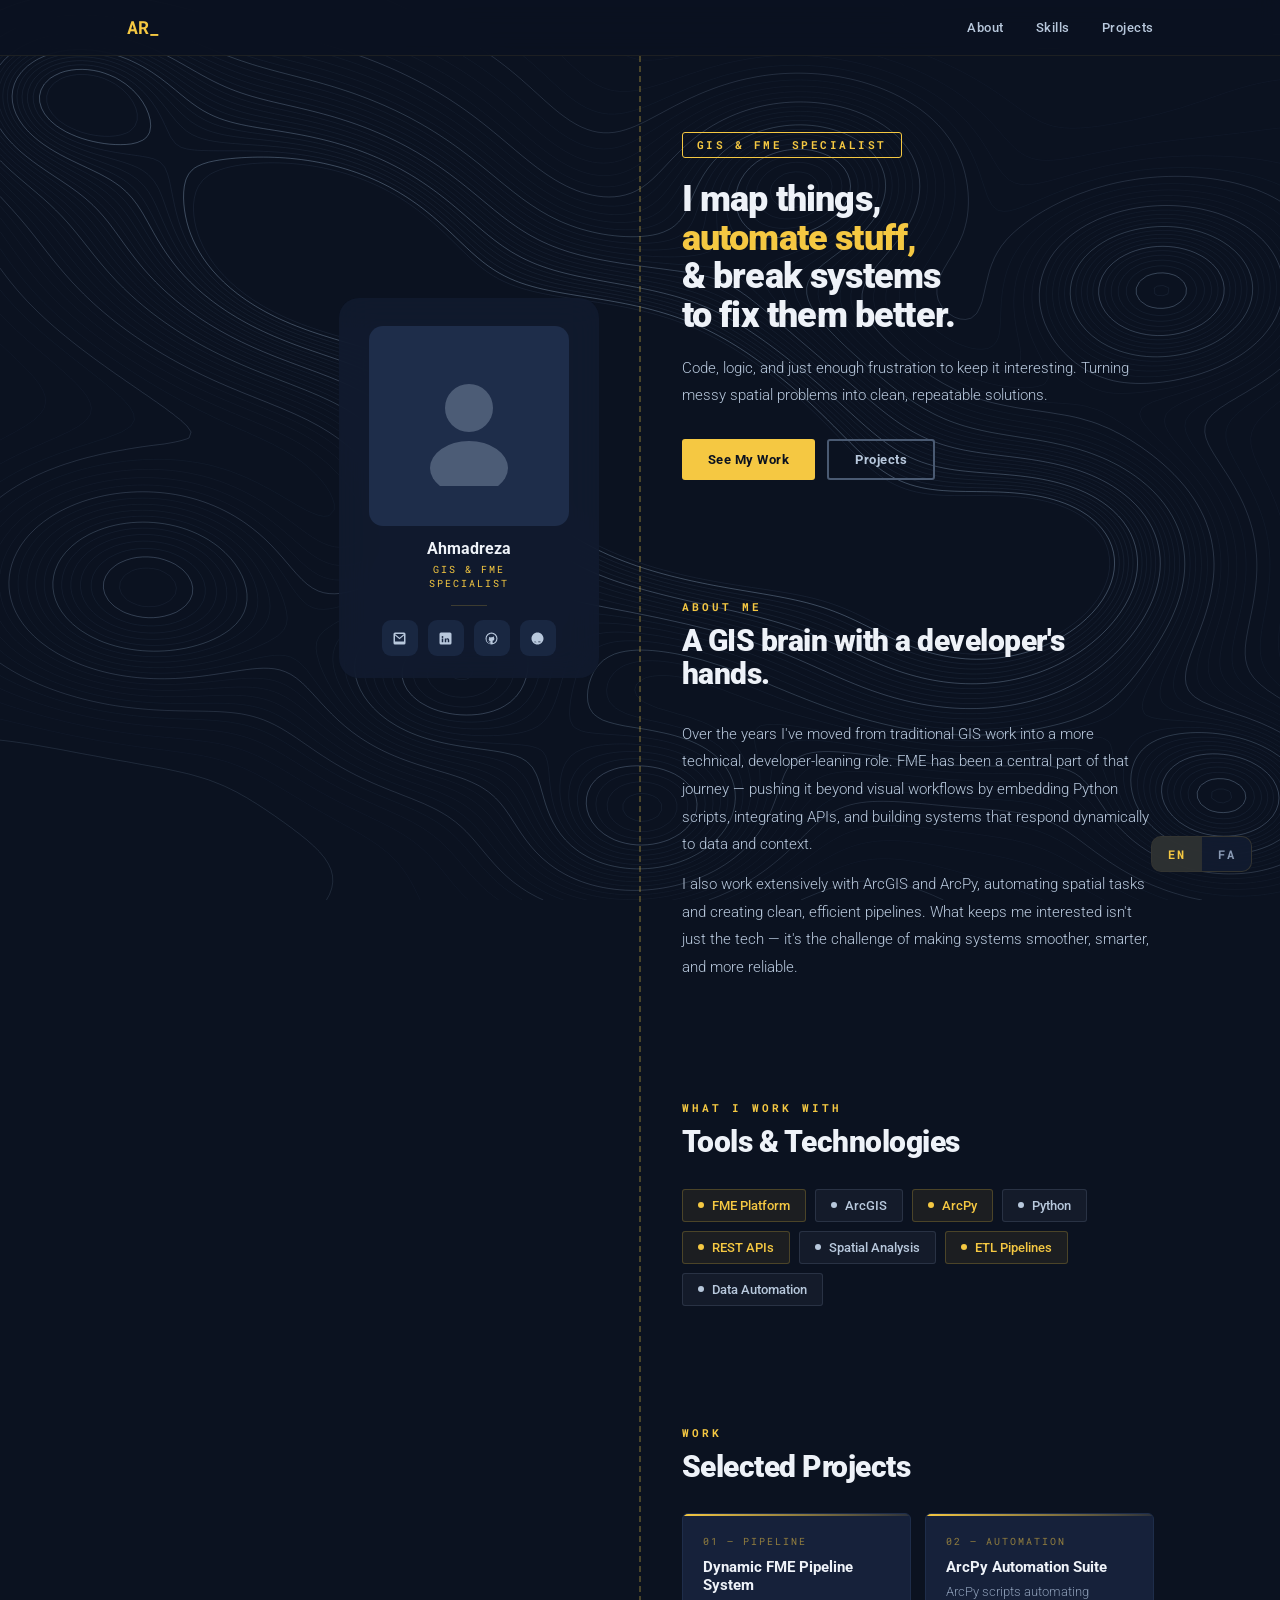
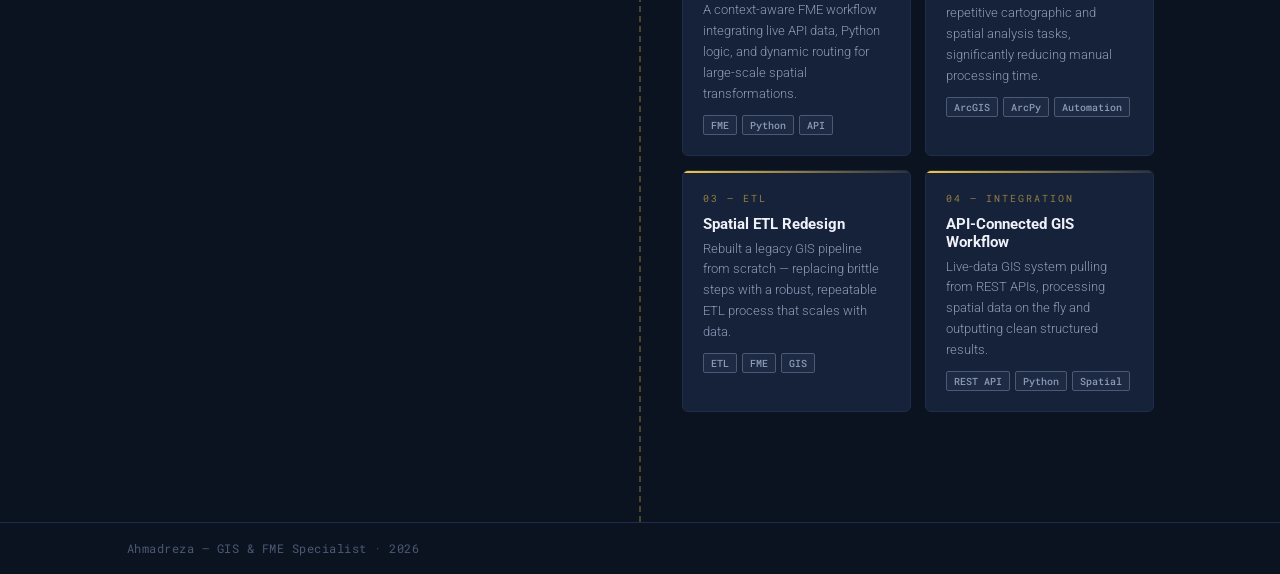
==== portfolio.html @ ccaafeb1 "change of the html" ====
<!DOCTYPE html>
<html lang="en">
<head>
<meta charset="UTF-8"/>
<meta name="viewport" content="width=device-width, initial-scale=1.0"/>
<title>Ahmadreza — GIS & FME Specialist</title>
<link href="https://fonts.googleapis.com/css2?family=Roboto:wght@300;400;500;700;900&family=Roboto+Mono:wght@400;500&display=swap" rel="stylesheet"/>
<link href="https://fonts.googleapis.com/css2?family=Vazirmatn:wght@300;400;500;700;900&display=swap" rel="stylesheet"/>
<style>
*{margin:0;padding:0;box-sizing:border-box;}
:root{
  --navy:#0B1220;
  --navy-card:#16213A;
  --navy-light:#1E2D4A;
  --yellow:#F5C842;
  --grey:#8A9BB5;
  --grey-light:#B8C8DC;
  --grey-dark:#4A5A72;
  --white:#EEF2F8;
  --ink:#D0DCF0;
  --max-col:560px; /* max width each content column */
}
html{scroll-behavior:smooth;}
body{font-family:'Roboto',sans-serif;background:var(--navy);color:var(--ink);overflow-x:hidden;}
body.rtl{direction:rtl;font-family:'Vazirmatn',sans-serif;}
body.rtl .nav-logo,body.rtl .section-label,body.rtl .hero-tag,body.rtl .proj-num,body.rtl .proj-tag,body.rtl footer{font-family:'Vazirmatn',sans-serif;}

#bgCanvas{position:fixed;top:0;left:0;width:100%;height:100%;z-index:0;pointer-events:none;}

/* ── NAV ── */
nav{
  position:fixed;top:0;width:100%;z-index:100;
  padding:16px 0;
  display:flex;justify-content:space-between;align-items:center;
  background:rgba(11,18,32,0.88);backdrop-filter:blur(12px);
  border-bottom:1px solid rgba(245,200,66,0.08);
}
/* nav inner aligns with content columns */
.nav-inner{
  width:100%;display:flex;align-items:center;justify-content:space-between;
  max-width:calc(var(--max-col)*2 + 3px);
  margin:0 auto;
  padding:0 48px;
}
.nav-logo{font-weight:900;font-size:1.1rem;color:var(--yellow);font-family:'Roboto Mono',monospace;}
.nav-links{display:flex;gap:32px;}
.nav-links a{text-decoration:none;color:var(--grey-light);font-weight:500;font-size:0.83rem;letter-spacing:0.5px;transition:color 0.2s;}
.nav-links a:hover{color:var(--yellow);}

/* ── LANG TOGGLE ── */
.lang-toggle{
  position:fixed;bottom:28px;right:28px;z-index:200;
  display:flex;align-items:center;
  background:rgba(18,28,48,0.92);backdrop-filter:blur(14px);
  border-radius:10px;overflow:hidden;
  border:1px solid rgba(245,200,66,0.15);
}
.lang-btn{padding:9px 16px;font-size:0.75rem;font-weight:700;font-family:'Roboto Mono',monospace;letter-spacing:1.5px;cursor:pointer;border:none;background:transparent;color:var(--grey);transition:color 0.2s,background 0.2s;}
.lang-btn.active{background:rgba(245,200,66,0.12);color:var(--yellow);}
.lang-btn:hover:not(.active){color:var(--grey-light);}
.lang-sep{width:1px;background:rgba(245,200,66,0.12);align-self:stretch;}

/* ── OUTER WRAPPER: centres content, spine in middle ── */
.layout-outer{
  display:flex;
  justify-content:center;
  min-height:100vh;
  padding-top:56px;
  position:relative;z-index:1;
}

/* ── TWO COLUMNS + SPINE ── */
.layout{
  display:grid;
  grid-template-columns:minmax(0,var(--max-col)) 3px minmax(0,var(--max-col));
  width:100%;
  max-width:calc(var(--max-col)*2 + 3px);
}

/* ── SPINE ── */
.spine{
  position:relative;
  display:flex;flex-direction:column;align-items:center;
}
.spine-line{
  position:absolute;
  top:0;bottom:0;
  left:50%;transform:translateX(-50%);
  width:0;
  border-left:2px dashed rgba(245,200,66,0.28);
}

/* ── LEFT PANEL ── */
.left-panel{
  display:flex;flex-direction:column;
  align-items:flex-end; /* hug the spine */
  padding:80px 40px 60px 48px;
  position:sticky;top:56px;
  height:calc(100vh - 56px);
  align-self:start;
  justify-content:center;
}
body.rtl .left-panel{align-items:flex-start;padding:80px 48px 60px 40px;}

.profile-card{
  display:flex;flex-direction:column;align-items:center;
  background:rgba(18,28,48,0.82);
  backdrop-filter:blur(16px);
  border:none;border-radius:20px;
  padding:28px 24px 22px;
  width:100%;max-width:260px;
}
.profile-photo{
  width:200px;height:200px;border-radius:14px;
  background:var(--navy-light);
  overflow:hidden;display:flex;align-items:center;justify-content:center;
}
.profile-photo svg{width:120px;height:120px;opacity:0.3;}
.profile-name{margin-top:14px;font-size:0.97rem;font-weight:700;color:var(--white);text-align:center;}
.profile-name-fa{font-size:0.82rem;color:var(--grey);text-align:center;margin-top:3px;display:none;}
body.rtl .profile-name-fa{display:block;}
body.rtl .profile-name{display:none;}
.profile-role{margin-top:5px;font-size:0.6rem;color:var(--yellow);text-align:center;letter-spacing:2px;text-transform:uppercase;font-family:'Roboto Mono',monospace;line-height:1.5;}
body.rtl .profile-role{font-family:'Vazirmatn',sans-serif;letter-spacing:0.5px;}
.profile-divider{width:36px;height:1px;background:rgba(245,200,66,0.2);margin:14px 0;}
.profile-socials{display:flex;flex-direction:row;gap:10px;justify-content:center;}
.soc-btn{width:36px;height:36px;border-radius:9px;background:rgba(30,45,74,0.7);border:none;display:flex;align-items:center;justify-content:center;cursor:pointer;text-decoration:none;transition:background 0.2s;}
.soc-btn:hover{background:rgba(245,200,66,0.13);}
.soc-btn svg{width:15px;height:15px;fill:var(--grey-light);}
.soc-btn:hover svg{fill:var(--yellow);}

/* ── RIGHT PANEL ── */
.right-panel{
  padding:60px 48px 60px 40px;
  display:flex;flex-direction:column;
}
body.rtl .right-panel{padding:60px 40px 60px 48px;}

/* ── SECTION BLOCKS ── */
.section-block{position:relative;padding:70px 0 50px;}
.section-block:first-child{padding-top:16px;}

/* ── SPINE DOTS — injected by JS directly into spine column ── */
.spine-marker{
  position:absolute;
  left:50%;
  transform:translateX(-50%);
  border-radius:50%;
  z-index:10;
  pointer-events:none;
}
.spine-marker.lg{
  width:12px;height:12px;
  background:var(--yellow);
  box-shadow:0 0 0 3px rgba(245,200,66,0.15);
  margin-left:-6px; /* cancel the 50% so left:50% truly centres */
}
.spine-marker.sm{
  width:7px;height:7px;
  border:1.5px solid rgba(245,200,66,0.4);
  margin-left:-3.5px;
}

/* ── LABELS / TITLES ── */
.section-label{font-size:0.68rem;font-weight:700;letter-spacing:3px;text-transform:uppercase;color:var(--yellow);margin-bottom:10px;font-family:'Roboto Mono',monospace;}
body.rtl .section-label{font-family:'Vazirmatn',sans-serif;letter-spacing:0.5px;}
.section-title{font-size:1.9rem;font-weight:900;color:var(--white);letter-spacing:-0.5px;line-height:1.1;margin-bottom:30px;}
body.rtl .section-title{letter-spacing:0;}

/* ── HERO ── */
.hero-tag{display:inline-block;border:1.5px solid var(--yellow);color:var(--yellow);font-size:0.68rem;font-weight:700;letter-spacing:2.5px;text-transform:uppercase;padding:5px 14px;border-radius:3px;margin-bottom:22px;font-family:'Roboto Mono',monospace;}
body.rtl .hero-tag{font-family:'Vazirmatn',sans-serif;letter-spacing:0.5px;}
.hero-title{font-size:clamp(1.8rem,2.8vw,3rem);font-weight:900;line-height:1.08;color:var(--white);letter-spacing:-0.8px;}
body.rtl .hero-title{letter-spacing:0;}
.hero-title span{color:var(--yellow);}
.hero-sub{margin-top:20px;font-size:0.91rem;line-height:1.85;color:var(--grey-light);font-weight:300;}
.hero-cta{margin-top:30px;display:flex;gap:12px;flex-wrap:wrap;}
.btn{padding:11px 26px;border-radius:3px;font-family:'Roboto',sans-serif;font-weight:700;font-size:0.83rem;cursor:pointer;border:none;transition:transform 0.2s,box-shadow 0.2s;letter-spacing:0.5px;}
body.rtl .btn{font-family:'Vazirmatn',sans-serif;}
.btn:hover{transform:translateY(-3px);box-shadow:0 8px 24px rgba(0,0,0,0.3);}
.btn-primary{background:var(--yellow);color:var(--navy);}
.btn-outline{background:transparent;border:2px solid var(--grey-dark);color:var(--grey-light);}
.btn-outline:hover{border-color:var(--yellow);color:var(--yellow);}

/* ── ABOUT ── */
.about-text{font-size:0.91rem;line-height:1.9;color:var(--grey-light);font-weight:300;}
.about-text+.about-text{margin-top:12px;}

/* ── SKILLS ── */
.skills-grid{display:flex;flex-wrap:wrap;gap:9px;}
.skill-badge{display:flex;align-items:center;gap:8px;padding:8px 15px;border-radius:3px;font-weight:500;font-size:0.8rem;border:1px solid;transition:transform 0.2s;cursor:default;}
.skill-badge:hover{transform:translateY(-2px);}
.sk1{background:rgba(245,200,66,0.07);border-color:rgba(245,200,66,0.22);color:var(--yellow);}
.sk2{background:rgba(138,155,181,0.07);border-color:rgba(138,155,181,0.18);color:var(--grey-light);}
.bd{width:6px;height:6px;border-radius:50%;flex-shrink:0;}

/* ── PROJECTS ── */
.projects-grid{display:grid;grid-template-columns:1fr 1fr;gap:14px;}
.project-card{background:var(--navy-card);border:1px solid var(--navy-light);border-radius:6px;padding:20px;position:relative;overflow:hidden;transition:transform 0.22s,box-shadow 0.22s,border-color 0.22s;cursor:pointer;}
.project-card::before{content:'';position:absolute;top:0;left:0;right:0;height:2px;background:linear-gradient(90deg,var(--yellow),rgba(245,200,66,0.1));}
.project-card:hover{transform:translateY(-4px);box-shadow:0 14px 36px rgba(0,0,0,0.3);border-color:rgba(245,200,66,0.18);}
.proj-num{font-family:'Roboto Mono',monospace;font-size:0.63rem;color:var(--yellow);opacity:0.55;margin-bottom:10px;letter-spacing:2px;}
body.rtl .proj-num{font-family:'Vazirmatn',sans-serif;letter-spacing:0;}
.proj-title{font-size:0.91rem;font-weight:700;color:var(--white);margin-bottom:6px;}
.proj-desc{font-size:0.79rem;color:var(--grey);line-height:1.65;font-weight:300;}
.proj-tags{display:flex;flex-wrap:wrap;gap:5px;margin-top:10px;}
.proj-tag{background:rgba(138,155,181,0.07);border:1px solid var(--grey-dark);padding:2px 7px;border-radius:2px;font-size:0.65rem;font-weight:500;color:var(--grey);font-family:'Roboto Mono',monospace;}
body.rtl .proj-tag{font-family:'Vazirmatn',sans-serif;}

/* ── FOOTER ── */
.footer-outer{position:relative;z-index:1;border-top:1px solid var(--navy-light);}
.footer-inner{max-width:calc(var(--max-col)*2 + 3px);margin:0 auto;padding:18px 48px;}
footer{font-size:0.72rem;color:var(--grey-dark);font-family:'Roboto Mono',monospace;letter-spacing:0.5px;}
body.rtl footer{font-family:'Vazirmatn',sans-serif;letter-spacing:0;}

@media(max-width:860px){
  .layout{grid-template-columns:1fr;}
  .spine{display:none;}
  .left-panel{position:relative;top:auto;height:auto;padding:40px 24px 20px;align-items:center;}
  .right-panel{padding:20px 24px 40px;}
  .sec-dot,.sec-dot-sm{display:none;}
  .nav-inner{padding:0 20px;}
  .footer-inner{padding:18px 24px;}
}
</style>
</head>
<body>

<canvas id="bgCanvas"></canvas>

<div class="lang-toggle">
  <button class="lang-btn active" id="btn-en" onclick="setLang('en')">EN</button>
  <div class="lang-sep"></div>
  <button class="lang-btn" id="btn-fa" onclick="setLang('fa')">FA</button>
</div>

<nav>
  <div class="nav-inner">
    <div class="nav-logo">AR_</div>
    <div class="nav-links">
      <a href="#about" id="nav-about">About</a>
      <a href="#skills" id="nav-skills">Skills</a>
      <a href="#projects" id="nav-projects">Projects</a>
    </div>
  </div>
</nav>

<div class="layout-outer">
  <div class="layout">

    <!-- LEFT -->
    <div class="left-panel">
      <div class="profile-card">
        <div class="profile-photo">
          <svg viewBox="0 0 80 80" fill="none"><circle cx="40" cy="28" r="16" fill="#B8C8DC"/><ellipse cx="40" cy="68" rx="26" ry="18" fill="#B8C8DC"/></svg>
        </div>
        <!-- EN name -->
        <div class="profile-name">Ahmadreza</div>
        <!-- FA name placeholder — shown in Persian mode -->
        <div class="profile-name-fa" id="profile-name-fa">احمدرضا</div>
        <div class="profile-role" id="profile-role">GIS & FME<br/>Specialist</div>
        <div class="profile-divider"></div>
        <div class="profile-socials">
          <a href="mailto:ahmadreza@email.com" class="soc-btn" title="Email">
            <svg viewBox="0 0 20 20"><path d="M2 4a2 2 0 012-2h12a2 2 0 012 2v12a2 2 0 01-2 2H4a2 2 0 01-2-2V4zm2 0l6 5 6-5H4zm0 2v8h12V6l-6 5-6-5z"/></svg>
          </a>
          <a href="#" class="soc-btn" title="LinkedIn">
            <svg viewBox="0 0 20 20"><path d="M16 2H4a2 2 0 00-2 2v12a2 2 0 002 2h12a2 2 0 002-2V4a2 2 0 00-2-2zM7 15H5v-5h2v5zm-1-5.8a1.2 1.2 0 110-2.4 1.2 1.2 0 010 2.4zm9 5.8h-2v-2.6c0-.8-.3-1.4-1-1.4-.6 0-.9.4-1 .8v3.2H9V10h2v.8c.3-.5.9-1 1.8-1 1.3 0 2.2.9 2.2 2.7V15z"/></svg>
          </a>
          <a href="#" class="soc-btn" title="GitHub">
            <svg viewBox="0 0 20 20"><path d="M10 2a8 8 0 100 16A8 8 0 0010 2zm0 1.5c3.59 0 6.5 2.91 6.5 6.5 0 2.89-1.88 5.35-4.49 6.22-.32-.06-.44-.22-.44-.44v-1.58c0-.54-.18-.89-.38-1.07 1.27-.14 2.6-.62 2.6-2.8 0-.62-.22-1.13-.59-1.52.06-.15.26-.72-.06-1.5 0 0-.48-.15-1.58.59A5.46 5.46 0 0010 8.4c-.49 0-.98.07-1.44.2-1.1-.74-1.58-.59-1.58-.59-.32.78-.12 1.35-.06 1.5-.37.39-.59.9-.59 1.52 0 2.17 1.32 2.66 2.58 2.81-.16.14-.31.39-.37.76-.33.15-1.18.41-1.7-.49 0 0-.31-.56-.9-.6 0 0-.57-.01-.04.36 0 0 .38.18.65.85 0 0 .34 1.04 1.98.69v1.05c0 .22-.12.38-.43.44A6.502 6.502 0 013.5 10c0-3.59 2.91-6.5 6.5-6.5z"/></svg>
          </a>
          <a href="#" class="soc-btn" title="ResearchGate">
            <svg viewBox="0 0 20 20"><path d="M10 2C5.58 2 2 5.58 2 10s3.58 8 8 8 8-3.58 8-8-3.58-8-8-8zm1 13v-1.06c2.26-.44 4-2.43 4-4.94 0-2.76-2.24-5-5-5S5 7.24 5 10c0 2.51 1.74 4.5 4 4.94V15H6v-1h3V9.5H7V8l3-1 3 1v1.5h-2V14h3v1h-3z"/></svg>
          </a>
        </div>
      </div>
    </div>

    <!-- SPINE -->
    <div class="spine"><div class="spine-line"></div></div>

    <!-- RIGHT -->
    <div class="right-panel">

      <div class="section-block" id="hero">
        <div class="hero-tag" id="hero-tag">GIS & FME Specialist</div>
        <h1 class="hero-title" id="hero-title">I map things,<br/><span>automate stuff,</span><br/>& break systems<br/>to fix them better.</h1>
        <p class="hero-sub" id="hero-sub">Code, logic, and just enough frustration to keep it interesting. Turning messy spatial problems into clean, repeatable solutions.</p>
        <div class="hero-cta">
          <button class="btn btn-primary" id="hero-cta1" onclick="document.getElementById('about').scrollIntoView({behavior:'smooth'})">See My Work</button>
          <button class="btn btn-outline" id="hero-cta2" onclick="document.getElementById('projects').scrollIntoView({behavior:'smooth'})">Projects</button>
        </div>
      </div>

      <div class="section-block" id="about">
        <div class="section-label" id="about-label">About Me</div>
        <div class="section-title" id="about-title">A GIS brain with a developer's hands.</div>
        <p class="about-text" id="about-p1">Over the years I've moved from traditional GIS work into a more technical, developer-leaning role. FME has been a central part of that journey — pushing it beyond visual workflows by embedding Python scripts, integrating APIs, and building systems that respond dynamically to data and context.</p>
        <p class="about-text" id="about-p2">I also work extensively with ArcGIS and ArcPy, automating spatial tasks and creating clean, efficient pipelines. What keeps me interested isn't just the tech — it's the challenge of making systems smoother, smarter, and more reliable.</p>
      </div>

      <div class="section-block" id="skills">
        <div class="section-label" id="skills-label">What I Work With</div>
        <div class="section-title" id="skills-title">Tools & Technologies</div>
        <div class="skills-grid">
          <div class="skill-badge sk1"><span class="bd" style="background:var(--yellow)"></span>FME Platform</div>
          <div class="skill-badge sk2"><span class="bd" style="background:var(--grey-light)"></span>ArcGIS</div>
          <div class="skill-badge sk1"><span class="bd" style="background:var(--yellow)"></span>ArcPy</div>
          <div class="skill-badge sk2"><span class="bd" style="background:var(--grey-light)"></span>Python</div>
          <div class="skill-badge sk1"><span class="bd" style="background:var(--yellow)"></span>REST APIs</div>
          <div class="skill-badge sk2"><span class="bd" style="background:var(--grey-light)"></span>Spatial Analysis</div>
          <div class="skill-badge sk1"><span class="bd" style="background:var(--yellow)"></span>ETL Pipelines</div>
          <div class="skill-badge sk2"><span class="bd" style="background:var(--grey-light)"></span>Data Automation</div>
        </div>
      </div>

      <div class="section-block" id="projects">
        <div class="section-label" id="proj-label">Work</div>
        <div class="section-title" id="proj-title">Selected Projects</div>
        <div class="projects-grid">
          <div class="project-card">
            <div class="proj-num" id="p1-num">01 — PIPELINE</div>
            <div class="proj-title" id="p1-title">Dynamic FME Pipeline System</div>
            <p class="proj-desc" id="p1-desc">A context-aware FME workflow integrating live API data, Python logic, and dynamic routing for large-scale spatial transformations.</p>
            <div class="proj-tags"><span class="proj-tag">FME</span><span class="proj-tag">Python</span><span class="proj-tag">API</span></div>
          </div>
          <div class="project-card">
            <div class="proj-num" id="p2-num">02 — AUTOMATION</div>
            <div class="proj-title" id="p2-title">ArcPy Automation Suite</div>
            <p class="proj-desc" id="p2-desc">ArcPy scripts automating repetitive cartographic and spatial analysis tasks, significantly reducing manual processing time.</p>
            <div class="proj-tags"><span class="proj-tag">ArcGIS</span><span class="proj-tag">ArcPy</span><span class="proj-tag">Automation</span></div>
          </div>
          <div class="project-card">
            <div class="proj-num" id="p3-num">03 — ETL</div>
            <div class="proj-title" id="p3-title">Spatial ETL Redesign</div>
            <p class="proj-desc" id="p3-desc">Rebuilt a legacy GIS pipeline from scratch — replacing brittle steps with a robust, repeatable ETL process that scales with data.</p>
            <div class="proj-tags"><span class="proj-tag">ETL</span><span class="proj-tag">FME</span><span class="proj-tag">GIS</span></div>
          </div>
          <div class="project-card">
            <div class="proj-num" id="p4-num">04 — INTEGRATION</div>
            <div class="proj-title" id="p4-title">API-Connected GIS Workflow</div>
            <p class="proj-desc" id="p4-desc">Live-data GIS system pulling from REST APIs, processing spatial data on the fly and outputting clean structured results.</p>
            <div class="proj-tags"><span class="proj-tag">REST API</span><span class="proj-tag">Python</span><span class="proj-tag">Spatial</span></div>
          </div>
        </div>
        <div class="sec-dot-sm"></div>
      </div>

    </div>
  </div>
</div>

<div class="footer-outer">
  <div class="footer-inner">
    <footer id="footer-text">Ahmadreza — GIS & FME Specialist · 2026</footer>
  </div>
</div>

<script>
// ── STATIC TOPO BACKGROUND ──
const canvas = document.getElementById('bgCanvas');
const ctx = canvas.getContext('2d');
let W, H, contourLevels = [];

function noise(x, y){
  return (Math.sin(x*1.1+2.3)*Math.cos(y*0.9+1.7)
        + Math.sin(x*0.4+5.1)*Math.cos(y*0.5+3.9)*0.6
        + Math.sin(x*2.3+0.7)*Math.cos(y*1.8+4.2)*0.3
        + Math.sin(x*0.15+8.1)*Math.cos(y*0.2+6.3)*0.8)/2.7;
}

function elevation(nx, ny){
  const peaks=[
    {x:0.50,y:0.48,s:0.18},{x:0.44,y:0.42,s:0.13},{x:0.57,y:0.55,s:0.14},
    {x:0.18,y:0.22,s:0.16},{x:0.28,y:0.30,s:0.12},{x:0.75,y:0.70,s:0.15},
    {x:0.82,y:0.60,s:0.11},{x:0.62,y:0.20,s:0.10},{x:0.12,y:0.65,s:0.12},
    {x:0.90,y:0.32,s:0.09},{x:0.35,y:0.75,s:0.11},{x:0.50,y:0.90,s:0.10},
    {x:0.05,y:0.10,s:0.09},{x:0.95,y:0.88,s:0.08}
  ];
  let h = 0;
  peaks.forEach(p => {
    const dx = nx-p.x, dy = ny-p.y;
    h += Math.exp(-(dx*dx+dy*dy)/(p.s*p.s));
  });
  h += noise(nx*8,ny*8)*0.22 + noise(nx*3.5+1.1,ny*3.5+2.3)*0.14;
  return h;
}

function buildContours(){
  contourLevels = [];
  const BASE_W = 1400, BASE_H = 900, gs = 6;
  const cols = Math.ceil(BASE_W/gs)+1, rows = Math.ceil(BASE_H/gs)+1;
  const grid = [];
  for(let r=0;r<rows;r++){
    grid[r]=[];
    for(let c=0;c<cols;c++) grid[r][c]=elevation(c/cols, r/rows);
  }
  const numLevels=32, minE=0.02, maxE=1.35;
  for(let li=0;li<numLevels;li++){
    const thresh=minE+(li/(numLevels-1))*(maxE-minE);
    const segs=[];
    for(let r=0;r<rows-1;r++){
      for(let c=0;c<cols-1;c++){
        const v=[grid[r][c],grid[r][c+1],grid[r+1][c+1],grid[r+1][c]];
        const px=[c*gs,(c+1)*gs,(c+1)*gs,c*gs];
        const py=[r*gs,r*gs,(r+1)*gs,(r+1)*gs];
        const ipts=[];
        [[0,1],[1,2],[2,3],[3,0]].forEach(([a,b])=>{
          if((v[a]<thresh)!==(v[b]<thresh)){
            const f=(thresh-v[a])/(v[b]-v[a]);
            ipts.push([px[a]+f*(px[b]-px[a]), py[a]+f*(py[b]-py[a])]);
          }
        });
        if(ipts.length===2) segs.push(ipts);
      }
    }
    const t=li/numLevels, alpha=0.055+t*0.085, isIndex=(li%5===0);
    contourLevels.push({segs, alpha:isIndex?alpha*2.2:alpha, isIndex, baseW:BASE_W, baseH:BASE_H});
  }
}

// Draw once — completely static, no scroll shift
function drawContours(){
  contourLevels.forEach(cl => {
    const sx=W/cl.baseW, sy=H/cl.baseH;
    ctx.beginPath();
    cl.segs.forEach(s=>{
      ctx.moveTo(s[0][0]*sx, s[0][1]*sy);
      ctx.lineTo(s[1][0]*sx, s[1][1]*sy);
    });
    ctx.strokeStyle = cl.isIndex
      ? `rgba(180,210,240,${cl.alpha})`
      : `rgba(140,175,215,${cl.alpha})`;
    ctx.lineWidth = cl.isIndex ? 1.0 : 0.65;
    ctx.stroke();
  });
}

let dirty = true;
function resize(){
  W = canvas.width = window.innerWidth;
  H = canvas.height = window.innerHeight;
  dirty = true;
}
window.addEventListener('resize', resize);

function frame(){
  if(dirty){ ctx.clearRect(0,0,W,H); drawContours(); dirty=false; }
  requestAnimationFrame(frame);
}
resize();
buildContours();
requestAnimationFrame(frame);

// ── LANGUAGE SWITCHER ──
const content = {
  en:{
    navAbout:'About',navSkills:'Skills',navProjects:'Projects',
    heroTag:'GIS & FME Specialist',
    heroTitle:'I map things,<br/><span>automate stuff,</span><br/>& break systems<br/>to fix them better.',
    heroSub:'Code, logic, and just enough frustration to keep it interesting. Turning messy spatial problems into clean, repeatable solutions.',
    heroCta1:'See My Work',heroCta2:'Projects',
    aboutLabel:'About Me',aboutTitle:'A GIS brain with a developer\'s hands.',
    aboutP1:'Over the years I\'ve moved from traditional GIS work into a more technical, developer-leaning role. FME has been a central part of that journey — pushing it beyond visual workflows by embedding Python scripts, integrating APIs, and building systems that respond dynamically to data and context.',
    aboutP2:'I also work extensively with ArcGIS and ArcPy, automating spatial tasks and creating clean, efficient pipelines. What keeps me interested isn\'t just the tech — it\'s the challenge of making systems smoother, smarter, and more reliable.',
    skillsLabel:'What I Work With',skillsTitle:'Tools & Technologies',
    projLabel:'Work',projTitle:'Selected Projects',
    p1num:'01 — PIPELINE',p1title:'Dynamic FME Pipeline System',p1desc:'A context-aware FME workflow integrating live API data, Python logic, and dynamic routing for large-scale spatial transformations.',
    p2num:'02 — AUTOMATION',p2title:'ArcPy Automation Suite',p2desc:'ArcPy scripts automating repetitive cartographic and spatial analysis tasks, significantly reducing manual processing time.',
    p3num:'03 — ETL',p3title:'Spatial ETL Redesign',p3desc:'Rebuilt a legacy GIS pipeline from scratch — replacing brittle steps with a robust, repeatable ETL process that scales with data.',
    p4num:'04 — INTEGRATION',p4title:'API-Connected GIS Workflow',p4desc:'Live-data GIS system pulling from REST APIs, processing spatial data on the fly and outputting clean structured results.',
    footerText:'Ahmadreza — GIS & FME Specialist · 2026',
    profileRole:'GIS & FME<br/>Specialist',
  },
  fa:{
    navAbout:'درباره او',navSkills:'مهارت‌ها',navProjects:'پروژه‌ها',
    heroTag:'متخصص GIS و FME',
    heroTitle:'نقشه می‌کشم،<br/><span>اتوماسیون می‌سازم،</span><br/>و سیستم‌ها را می‌شکنم<br/>تا بهتر بسازمشان.',
    heroSub:'کد، منطق، و درست به اندازه‌ای از چالش که کار را جذاب نگه دارد. تبدیل مسائل پیچیده مکانی به راه‌حل‌های ساده و قابل تکرار.',
    heroCta1:'مشاهده پروژه‌ها',heroCta2:'پروژه‌ها',
    aboutLabel:'درباره من',aboutTitle:'ذهن GIS، دست توسعه‌دهنده.',
    aboutP1:'در طول سال‌ها از کار سنتی GIS به نقشی فنی‌تر و توسعه‌محور رسیده‌ام. FME بخش مرکزی این مسیر بوده — فراتر از محیط بصری، با تعبیه اسکریپت‌های پایتون، اتصال به APIها، و ساخت سیستم‌هایی که به صورت پویا به داده و زمینه پاسخ می‌دهند.',
    aboutP2:'همچنین به‌طور گسترده با ArcGIS و ArcPy کار می‌کنم، وظایف مکانی را خودکار می‌سازم و خطوط لوله بهینه‌ای می‌سازم. آنچه مرا علاقه‌مند نگه می‌دارد چالش بهتر، هوشمندتر و قابل‌اطمینان‌تر کردن سیستم‌هاست.',
    skillsLabel:'با چه ابزارهایی کار می‌کنم',skillsTitle:'ابزارها و فناوری‌ها',
    projLabel:'کارها',projTitle:'پروژه‌های منتخب',
    p1num:'۰۱ — خط لوله',p1title:'سیستم پویای FME Pipeline',p1desc:'یک گردش‌کار FME متناسب با داده که API زنده، منطق پایتون و مسیریابی پویا را یکپارچه می‌کند.',
    p2num:'۰۲ — اتوماسیون',p2title:'مجموعه اسکریپت‌های ArcPy',p2desc:'مجموعه‌ای از اسکریپت‌های ArcPy برای خودکارسازی وظایف تکراری تحلیل مکانی.',
    p3num:'۰۳ — ETL',p3title:'بازطراحی ETL مکانی',p3desc:'بازنویسی کامل یک خط لوله قدیمی GIS — جایگزینی مراحل دستی شکننده با فرآیند ETL قوی و قابل تکرار.',
    p4num:'۰۴ — یکپارچه‌سازی',p4title:'گردش‌کار GIS متصل به API',p4desc:'سیستم GIS با داده زنده که از REST APIهای خارجی داده می‌کشد و نتایج ساختاریافته تولید می‌کند.',
    footerText:'احمدرضا — متخصص GIS و FME · ۱۴۰۵',
    profileRole:'متخصص GIS<br/>و FME',
  }
};

function setLang(lang){
  const d=document, t=content[lang], isFA=lang==='fa';
  document.body.classList.toggle('rtl',isFA);
  d.getElementById('btn-en').classList.toggle('active',lang==='en');
  d.getElementById('btn-fa').classList.toggle('active',lang==='fa');
  d.getElementById('nav-about').textContent=t.navAbout;
  d.getElementById('nav-skills').textContent=t.navSkills;
  d.getElementById('nav-projects').textContent=t.navProjects;
  d.getElementById('hero-tag').textContent=t.heroTag;
  d.getElementById('hero-title').innerHTML=t.heroTitle;
  d.getElementById('hero-sub').textContent=t.heroSub;
  d.getElementById('hero-cta1').textContent=t.heroCta1;
  d.getElementById('hero-cta2').textContent=t.heroCta2;
  d.getElementById('about-label').textContent=t.aboutLabel;
  d.getElementById('about-title').textContent=t.aboutTitle;
  d.getElementById('about-p1').textContent=t.aboutP1;
  d.getElementById('about-p2').textContent=t.aboutP2;
  d.getElementById('skills-label').textContent=t.skillsLabel;
  d.getElementById('skills-title').textContent=t.skillsTitle;
  d.getElementById('proj-label').textContent=t.projLabel;
  d.getElementById('proj-title').textContent=t.projTitle;
  d.getElementById('p1-num').textContent=t.p1num;
  d.getElementById('p1-title').textContent=t.p1title;
  d.getElementById('p1-desc').textContent=t.p1desc;
  d.getElementById('p2-num').textContent=t.p2num;
  d.getElementById('p2-title').textContent=t.p2title;
  d.getElementById('p2-desc').textContent=t.p2desc;
  d.getElementById('p3-num').textContent=t.p3num;
  d.getElementById('p3-title').textContent=t.p3title;
  d.getElementById('p3-desc').textContent=t.p3desc;
  d.getElementById('p4-num').textContent=t.p4num;
  d.getElementById('p4-title').textContent=t.p4title;
  d.getElementById('p4-desc').textContent=t.p4desc;
  d.getElementById('footer-text').textContent=t.footerText;
  d.getElementById('profile-role').innerHTML=t.profileRole;
}
</script>
</body>
</html>
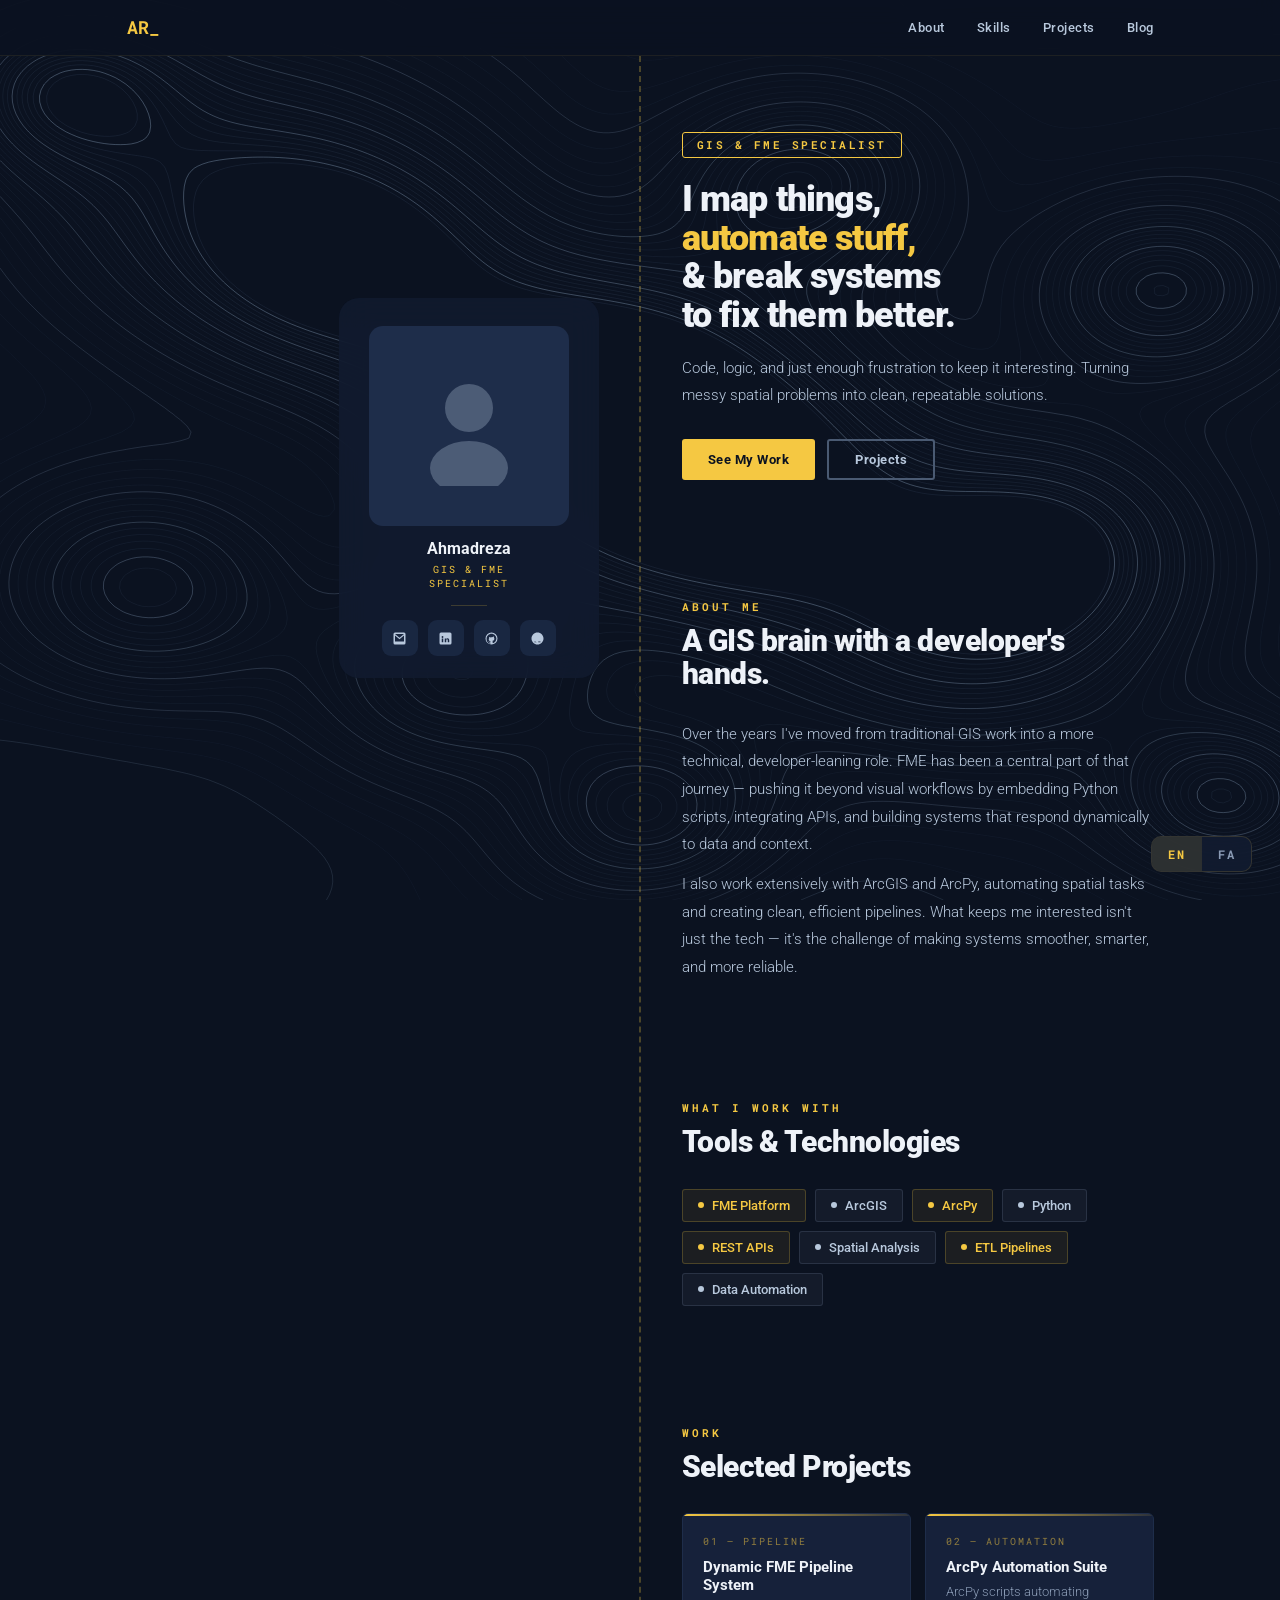
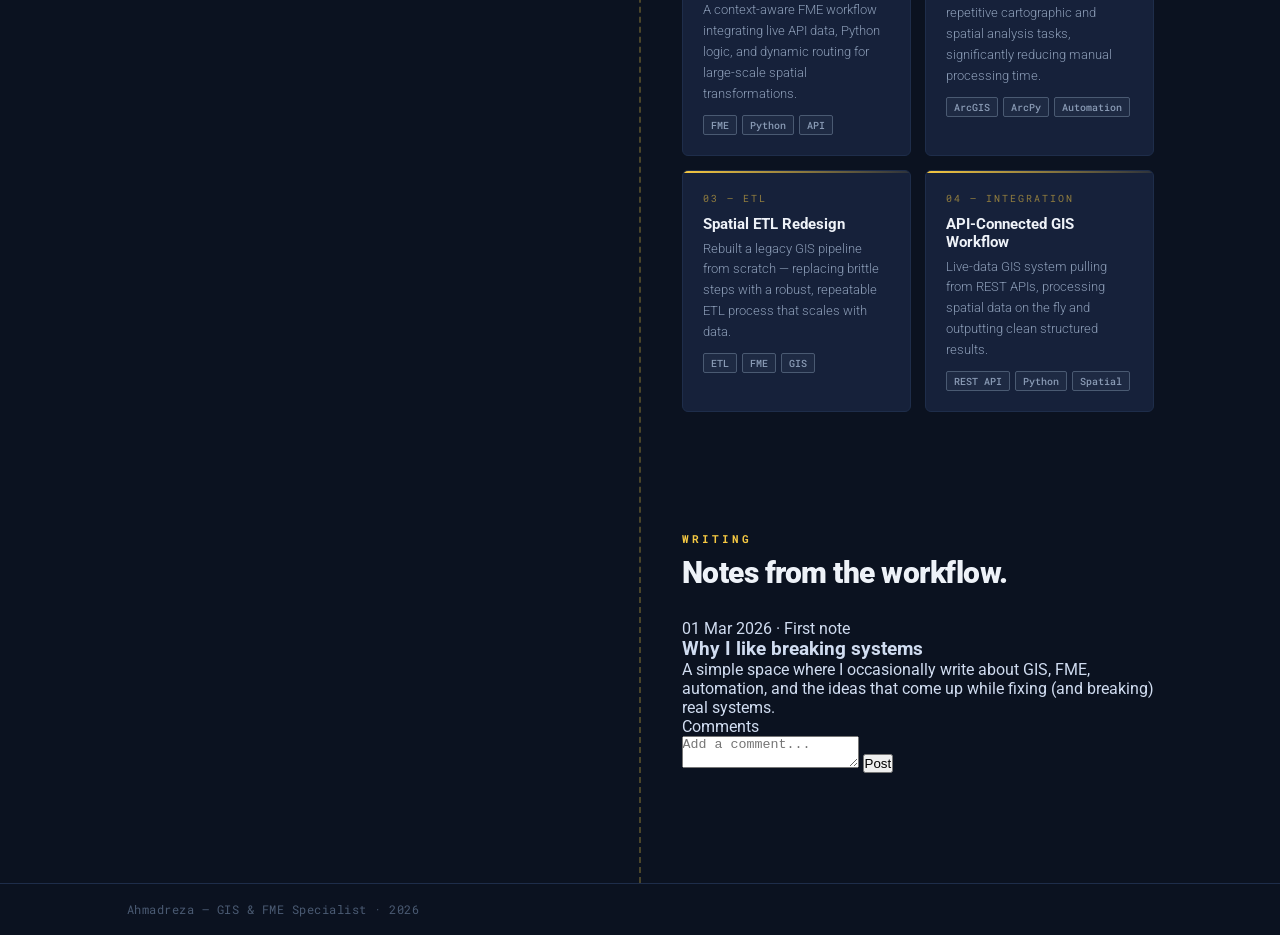
==== commit 95b01cd8: "blog implemented" ====
--- a/portfolio.html
+++ b/portfolio.html
@@ -241,6 +241,7 @@
       <a href="#about" id="nav-about">About</a>
       <a href="#skills" id="nav-skills">Skills</a>
       <a href="#projects" id="nav-projects">Projects</a>
+      <a href="blog.html" id="nav-blog">Blog</a>
     </div>
   </div>
 </nav>
@@ -347,6 +348,29 @@
         <div class="sec-dot-sm"></div>
       </div>
 
+      <div class="section-block" id="blog">
+        <div class="section-label" id="blog-label">Writing</div>
+        <div class="section-title" id="blog-title">Notes from the workflow.</div>
+        <div class="blog-list">
+          <article class="blog-card" data-blog-id="2026-03-01-first-note">
+            <div class="blog-meta">01 Mar 2026 · First note</div>
+            <h3 class="blog-title">Why I like breaking systems</h3>
+            <p class="blog-body">
+              A simple space where I occasionally write about GIS, FME, automation,
+              and the ideas that come up while fixing (and breaking) real systems.
+            </p>
+            <div class="blog-comments">
+              <div class="blog-comments-title">Comments</div>
+              <ul class="blog-comment-list"></ul>
+              <form class="blog-comment-form">
+                <textarea class="blog-comment-input" placeholder="Add a comment..."></textarea>
+                <button type="submit" class="blog-comment-submit">Post</button>
+              </form>
+            </div>
+          </article>
+        </div>
+      </div>
+
     </div>
   </div>
 </div>
@@ -456,7 +480,7 @@
 // ── LANGUAGE SWITCHER ──
 const content = {
   en:{
-    navAbout:'About',navSkills:'Skills',navProjects:'Projects',
+    navAbout:'About',navSkills:'Skills',navProjects:'Projects',navBlog:'Blog',
     heroTag:'GIS & FME Specialist',
     heroTitle:'I map things,<br/><span>automate stuff,</span><br/>& break systems<br/>to fix them better.',
     heroSub:'Code, logic, and just enough frustration to keep it interesting. Turning messy spatial problems into clean, repeatable solutions.',
@@ -470,11 +494,12 @@
     p2num:'02 — AUTOMATION',p2title:'ArcPy Automation Suite',p2desc:'ArcPy scripts automating repetitive cartographic and spatial analysis tasks, significantly reducing manual processing time.',
     p3num:'03 — ETL',p3title:'Spatial ETL Redesign',p3desc:'Rebuilt a legacy GIS pipeline from scratch — replacing brittle steps with a robust, repeatable ETL process that scales with data.',
     p4num:'04 — INTEGRATION',p4title:'API-Connected GIS Workflow',p4desc:'Live-data GIS system pulling from REST APIs, processing spatial data on the fly and outputting clean structured results.',
+    blogLabel:'Writing',blogTitle:'Notes from the workflow.',
     footerText:'Ahmadreza — GIS & FME Specialist · 2026',
     profileRole:'GIS & FME<br/>Specialist',
   },
   fa:{
-    navAbout:'درباره او',navSkills:'مهارت‌ها',navProjects:'پروژه‌ها',
+    navAbout:'درباره او',navSkills:'مهارت‌ها',navProjects:'پروژه‌ها',navBlog:'بلاگ',
     heroTag:'متخصص GIS و FME',
     heroTitle:'نقشه می‌کشم،<br/><span>اتوماسیون می‌سازم،</span><br/>و سیستم‌ها را می‌شکنم<br/>تا بهتر بسازمشان.',
     heroSub:'کد، منطق، و درست به اندازه‌ای از چالش که کار را جذاب نگه دارد. تبدیل مسائل پیچیده مکانی به راه‌حل‌های ساده و قابل تکرار.',
@@ -488,6 +513,7 @@
     p2num:'۰۲ — اتوماسیون',p2title:'مجموعه اسکریپت‌های ArcPy',p2desc:'مجموعه‌ای از اسکریپت‌های ArcPy برای خودکارسازی وظایف تکراری تحلیل مکانی.',
     p3num:'۰۳ — ETL',p3title:'بازطراحی ETL مکانی',p3desc:'بازنویسی کامل یک خط لوله قدیمی GIS — جایگزینی مراحل دستی شکننده با فرآیند ETL قوی و قابل تکرار.',
     p4num:'۰۴ — یکپارچه‌سازی',p4title:'گردش‌کار GIS متصل به API',p4desc:'سیستم GIS با داده زنده که از REST APIهای خارجی داده می‌کشد و نتایج ساختاریافته تولید می‌کند.',
+    blogLabel:'یادداشت‌ها',blogTitle:'یادداشت‌هایی از کار روزمره.',
     footerText:'احمدرضا — متخصص GIS و FME · ۱۴۰۵',
     profileRole:'متخصص GIS<br/>و FME',
   }
@@ -501,6 +527,8 @@
   d.getElementById('nav-about').textContent=t.navAbout;
   d.getElementById('nav-skills').textContent=t.navSkills;
   d.getElementById('nav-projects').textContent=t.navProjects;
+  const navBlog = d.getElementById('nav-blog');
+  if(navBlog) navBlog.textContent = t.navBlog;
   d.getElementById('hero-tag').textContent=t.heroTag;
   d.getElementById('hero-title').innerHTML=t.heroTitle;
   d.getElementById('hero-sub').textContent=t.heroSub;
@@ -526,6 +554,10 @@
   d.getElementById('p4-num').textContent=t.p4num;
   d.getElementById('p4-title').textContent=t.p4title;
   d.getElementById('p4-desc').textContent=t.p4desc;
+  const blogLabel = d.getElementById('blog-label');
+  const blogTitle = d.getElementById('blog-title');
+  if(blogLabel) blogLabel.textContent = t.blogLabel;
+  if(blogTitle) blogTitle.textContent = t.blogTitle;
   d.getElementById('footer-text').textContent=t.footerText;
   d.getElementById('profile-role').innerHTML=t.profileRole;
 }
